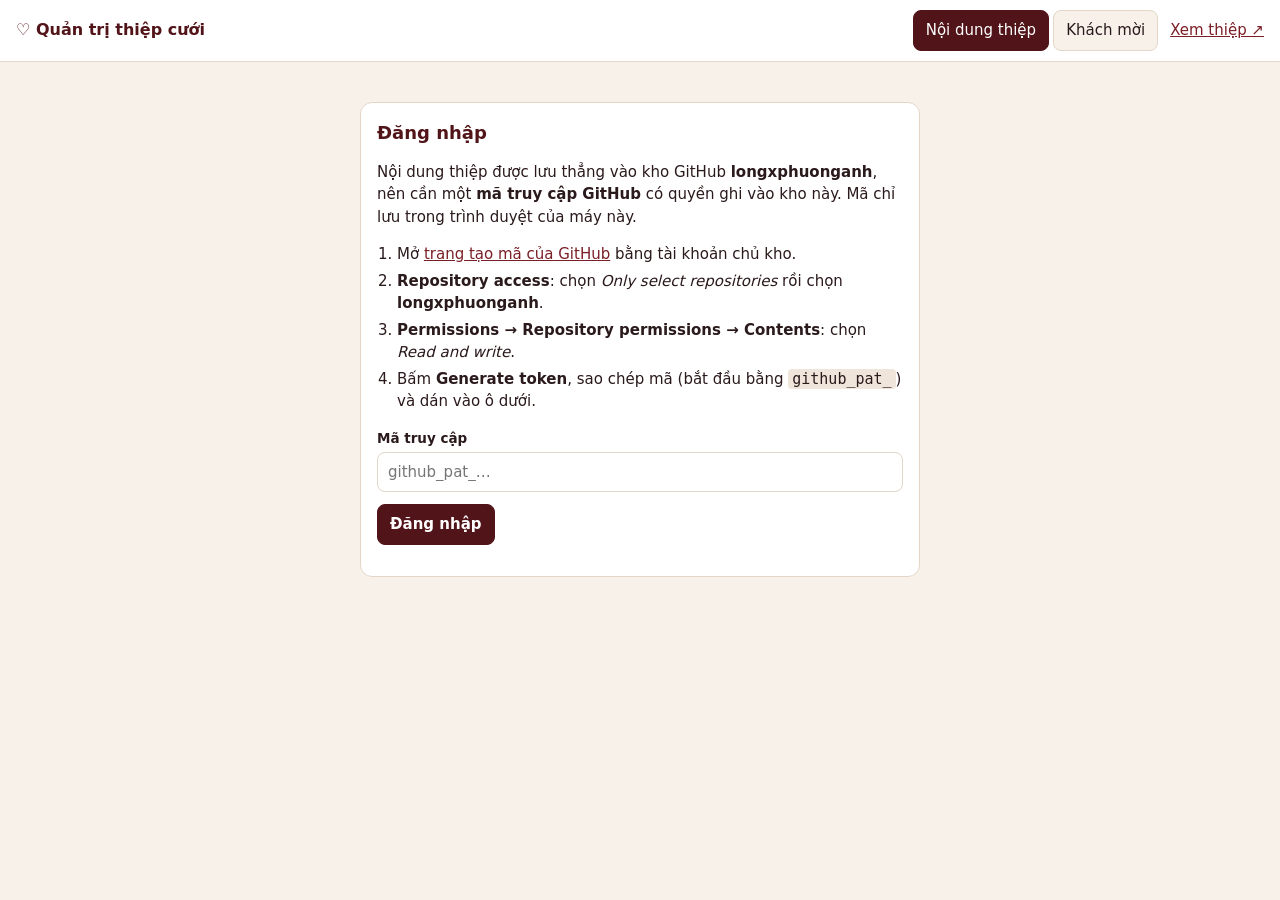
==== admin/index.html @ b24b3b78 "Trang quản trị: sửa nội dung thiệp, ảnh, nhạc và tạo link mời khách - Nội dung thiệp chuyển sang con" ====
<!doctype html>
<html lang="vi">
<head>
  <meta charset="utf-8">
  <meta name="viewport" content="width=device-width, initial-scale=1">
  <meta name="robots" content="noindex, nofollow">
  <title>Quản trị thiệp cưới</title>
  <link rel="icon" href="data:image/svg+xml,%3Csvg xmlns=%27http://www.w3.org/2000/svg%27 viewBox=%270 0 24 24%27%3E%3Cpath fill=%27%23511419%27 d=%27M12 21.35l-1.45-1.32C5.4 15.36 2 12.28 2 8.5 2 5.42 4.42 3 7.5 3c1.74 0 3.41.81 4.5 2.09C13.09 3.81 14.76 3 16.5 3 19.58 3 22 5.42 22 8.5c0 3.78-3.4 6.86-8.55 11.54L12 21.35z%27/%3E%3C/svg%3E">
  <link rel="stylesheet" href="admin.css">
</head>
<body>
  <header class="top">
    <h1>♡ Quản trị thiệp cưới</h1>
    <nav class="tabs" role="tablist">
      <button type="button" role="tab" data-tab="content" aria-selected="true">Nội dung thiệp</button>
      <button type="button" role="tab" data-tab="guests" aria-selected="false">Khách mời</button>
    </nav>
    <a id="site-link" target="_blank" rel="noopener">Xem thiệp ↗</a>
    <button type="button" id="logout" class="link" hidden>Đăng xuất</button>
  </header>

  <section class="tab" id="tab-content">
    <form id="login" class="card login" hidden>
      <h2>Đăng nhập</h2>
      <p>Nội dung thiệp được lưu thẳng vào kho GitHub <b>longxphuonganh</b>, nên cần một <b>mã truy cập GitHub</b> có quyền ghi vào kho này. Mã chỉ lưu trong trình duyệt của máy này.</p>
      <ol>
        <li>Mở <a href="https://github.com/settings/personal-access-tokens/new?name=Quan+tri+thiep+cuoi&amp;description=Sua+noi+dung+thiep+longxphuonganh&amp;target_name=huy-buidoanquang&amp;expires_in=90&amp;contents=write" target="_blank" rel="noopener">trang tạo mã của GitHub</a> bằng tài khoản chủ kho.</li>
        <li><b>Repository access</b>: chọn <i>Only select repositories</i> rồi chọn <b>longxphuonganh</b>.</li>
        <li><b>Permissions → Repository permissions → Contents</b>: chọn <i>Read and write</i>.</li>
        <li>Bấm <b>Generate token</b>, sao chép mã (bắt đầu bằng <code>github_pat_</code>) và dán vào ô dưới.</li>
      </ol>
      <label class="f"><span>Mã truy cập</span><input id="token" type="password" autocomplete="off" required placeholder="github_pat_…"></label>
      <button class="primary">Đăng nhập</button>
      <p class="err" id="login-err" role="alert"></p>
    </form>
    <p id="loading" class="note" hidden>Đang tải nội dung…</p>
    <div id="editor" class="editor" hidden>
      <form id="form" class="form" autocomplete="off"></form>
      <aside class="pv" aria-label="Xem trước thiệp">
        <div class="pv-bar">
          <b>Xem trước</b>
          <select id="pv-side" aria-label="Bản thiệp"><option value="trai">Nhà trai</option><option value="gai">Nhà gái</option></select>
          <button type="button" class="link" id="pv-close">Đóng</button>
        </div>
        <iframe id="pv-frame" title="Xem trước thiệp"></iframe>
      </aside>
    </div>
  </section>

  <section class="tab" id="tab-guests" hidden>
    <div class="card">
      <h2>Link chung</h2>
      <p class="note">Gửi vào nhóm chat, hoặc cho khách chưa có trong danh sách.</p>
      <div class="linkrow"><span>Nhà trai</span><input readonly id="link-trai" aria-label="Link nhà trai"><button type="button" data-copy="link-trai">Copy</button></div>
      <div class="linkrow"><span>Nhà gái</span><input readonly id="link-gai" aria-label="Link nhà gái"><button type="button" data-copy="link-gai">Copy</button></div>
    </div>

    <div class="card">
      <h2>Nhập danh sách khách</h2>
      <p class="note">Chọn file Excel (.xlsx) hoặc CSV, hoặc bôi đen các ô trong Excel / Google Sheets rồi dán vào ô bên dưới. Cột đầu là tên in trên thiệp (VD: <i>Anh Huy</i>, <i>Cô chú Tâm</i>). Có thêm cột <b>Bên</b> (Nhà trai / Nhà gái) và <b>Ghi chú</b> thì trang tự nhận.</p>
      <input type="file" id="g-file" accept=".xlsx,.xls,.csv,.txt" aria-label="File danh sách khách">
      <textarea id="g-paste" rows="4" placeholder="Hoặc dán danh sách vào đây, mỗi dòng một khách" aria-label="Dán danh sách khách"></textarea>
      <div class="row-inline">
        <label>Khách không ghi bên thì thuộc
          <select id="g-side"><option value="trai">Nhà trai</option><option value="gai">Nhà gái</option></select></label>
        <button type="button" class="primary" id="g-import">Thêm vào danh sách</button>
      </div>
      <p id="g-msg" class="note" role="status"></p>
    </div>

    <div class="card">
      <h2>Danh sách khách mời <small id="g-count"></small></h2>
      <form id="g-add" class="row-inline">
        <input name="gname" placeholder="Thêm một khách, VD: Anh Huy" maxlength="60" required aria-label="Tên khách">
        <select name="gside" aria-label="Bên"><option value="trai">Nhà trai</option><option value="gai">Nhà gái</option></select>
        <button>Thêm</button>
      </form>
      <div class="row-inline tools">
        <input type="search" id="g-q" placeholder="Tìm tên…" aria-label="Tìm khách">
        <select id="g-filter" aria-label="Lọc khách"><option value="">Tất cả</option><option value="trai">Nhà trai</option><option value="gai">Nhà gái</option><option value="todo">Chưa copy link</option></select>
        <button type="button" id="g-export">Tải file Excel (CSV)</button>
        <button type="button" class="danger" id="g-clear">Xoá tất cả</button>
      </div>
      <p class="note">Danh sách chỉ lưu trong trình duyệt này (kho GitHub của thiệp để công khai). Tải file để giữ bản sao hoặc chuyển sang máy khác.</p>
      <table class="gtable">
        <thead><tr><th>Khách</th><th>Bên</th><th>Link mời</th><th></th><th></th></tr></thead>
        <tbody id="g-body"></tbody>
      </table>
    </div>
  </section>

  <div class="bar" id="bar" hidden>
    <span id="status" role="status"></span>
    <button type="button" class="ghost" id="pv-open">Xem trước</button>
    <button type="button" class="primary" id="publish" disabled>Lưu &amp; cập nhật thiệp</button>
  </div>
  <div class="toast" id="toast" role="status" hidden></div>
  <datalist id="banks"></datalist>
  <script src="admin.js"></script>
</body>
</html>
---- admin/admin.css ----
:root {
  --red: #511419; --red2: #7a1f26; --cream: #f7f1ea; --line: #e3d6c8; --ink: #2b1a1c; --muted: #6f5b5d; --ok: #2f6b3a; --err: #a12a2a;
  color-scheme: light;
}
* { box-sizing: border-box; }
[hidden] { display: none !important; }
body { margin: 0; background: var(--cream); color: var(--ink); font: 15px/1.5 system-ui, -apple-system, "Segoe UI", Roboto, sans-serif; padding-bottom: 80px; }
a { color: var(--red2); }
h1, h2 { margin: 0; color: var(--red); }
h2 { font-size: 18px; margin-bottom: 8px; }
h2 small { font-weight: 400; color: var(--muted); font-size: 13px; }
code { background: #efe5da; padding: 1px 4px; border-radius: 4px; }
button, input, select, textarea { font: inherit; color: inherit; }
button { cursor: pointer; border: 1px solid var(--line); background: #fff; border-radius: 8px; padding: 8px 12px; min-height: 40px; }
button:hover { border-color: var(--red2); }
button:disabled { opacity: .5; cursor: default; }
button.primary { background: var(--red); border-color: var(--red); color: #fff; font-weight: 600; }
button.ghost { background: transparent; }
button.danger { color: var(--err); }
button.link { border: 0; background: none; padding: 4px 6px; min-height: 0; text-decoration: underline; color: var(--red2); }
input, select, textarea { width: 100%; border: 1px solid var(--line); border-radius: 8px; padding: 8px 10px; background: #fff; min-height: 40px; }
input:focus, select:focus, textarea:focus, button:focus-visible, summary:focus-visible { outline: 2px solid var(--red2); outline-offset: 1px; }
textarea { resize: vertical; }
.note { color: var(--muted); font-size: 13.5px; margin: 6px 0; }
.err { color: var(--err); }

.top { position: sticky; top: 0; z-index: 20; display: flex; flex-wrap: wrap; align-items: center; gap: 8px 12px; padding: 10px 16px; background: #fff; border-bottom: 1px solid var(--line); }
.top h1 { font-size: 16px; margin-right: auto; }
.tabs { display: flex; gap: 4px; order: 3; width: 100%; }
.tabs button { flex: 1; border-radius: 8px 8px 0 0; border-bottom: 0; background: var(--cream); }
.tabs button[aria-selected="true"] { background: var(--red); color: #fff; border-color: var(--red); }
@media (min-width: 720px) { .tabs { order: 0; width: auto; } .tabs button { flex: none; border-radius: 8px; border-bottom: 1px solid var(--line); } }

.tab { padding: 16px; max-width: 1400px; margin: 0 auto; }
.card { background: #fff; border: 1px solid var(--line); border-radius: 12px; padding: 16px; margin-bottom: 16px; }
.login { max-width: 560px; margin: 24px auto; }
.login ol { padding-left: 20px; }
.login li { margin-bottom: 4px; }

.f { display: block; margin-bottom: 12px; }
.f > span { display: block; font-size: 13.5px; font-weight: 600; margin-bottom: 4px; }
.form { min-width: 0; }
.sec { background: #fff; border: 1px solid var(--line); border-radius: 12px; margin-bottom: 12px; }
.sec > summary { cursor: pointer; padding: 14px 16px; font-weight: 700; color: var(--red); list-style-position: inside; }
.sec > summary small { font-weight: 400; color: var(--muted); }
.sec-body { padding: 0 16px 8px; display: grid; gap: 0 16px; grid-template-columns: 1fr; }
@media (min-width: 720px) { .sec-body { grid-template-columns: 1fr 1fr; } .sec-body > .wide { grid-column: 1 / -1; } }
fieldset { border: 1px dashed var(--line); border-radius: 10px; padding: 8px 12px 0; margin: 0 0 12px; }
legend { font-weight: 600; font-size: 13.5px; padding: 0 4px; }

.list { margin-bottom: 12px; }
.lh { font-size: 13.5px; font-weight: 600; margin-bottom: 6px; }
.list .row { display: flex; gap: 6px; align-items: center; margin-bottom: 6px; }
.list .row > input:not([type="color"]):not([type="time"]) { flex: 1; min-width: 0; }
.list .row > input[type="time"] { width: 130px; flex: none; }
.list .row > select { width: 120px; flex: none; }
.list .row > button { flex: none; width: 40px; padding: 0; }
.list .add { border-style: dashed; }
.colors .row { display: inline-flex; margin-right: 8px; }
.colors input[type="color"] { width: 48px; height: 40px; padding: 2px; }

.photos { display: grid; grid-template-columns: repeat(auto-fill, minmax(132px, 1fr)); gap: 10px; margin-bottom: 12px; }
.photo { display: flex; flex-direction: column; gap: 6px; }
.thumb { width: 100%; aspect-ratio: 2 / 3; object-fit: cover; border-radius: 8px; border: 1px solid var(--line); background: var(--cream); display: flex; align-items: center; justify-content: center; color: var(--muted); font-size: 13px; text-align: center; }
.photo .acts { display: flex; gap: 4px; }
.photo .acts > * { flex: 1; min-width: 0; padding: 4px; text-align: center; }
label.btn { display: inline-flex; align-items: center; justify-content: center; border: 1px solid var(--line); background: #fff; border-radius: 8px; padding: 8px 12px; min-height: 40px; cursor: pointer; font-size: 14px; }
label.btn:hover { border-color: var(--red2); }
label.btn:focus-within { outline: 2px solid var(--red2); }
label.btn input { position: absolute; width: 1px; height: 1px; opacity: 0; }
.hero-photo { max-width: 200px; }
audio { width: 100%; margin: 6px 0; }

.editor { display: grid; grid-template-columns: minmax(0, 1fr); gap: 16px; }
.pv { display: none; }
.pv-bar { display: flex; align-items: center; gap: 8px; padding: 8px 10px; background: #fff; border-bottom: 1px solid var(--line); }
.pv-bar select { width: auto; margin-left: auto; }
.pv iframe { width: 100%; flex: 1; border: 0; background: #fff; }
body.show-pv .pv { display: flex; flex-direction: column; position: fixed; inset: 0; z-index: 40; background: #fff; }
@media (min-width: 1100px) {
  .editor { grid-template-columns: minmax(0, 1fr) 400px; }
  .pv, body.show-pv .pv { display: flex; flex-direction: column; position: sticky; inset: auto; top: 72px; height: calc(100vh - 160px); border: 1px solid var(--line); border-radius: 12px; overflow: hidden; }
  #pv-close, #pv-open { display: none; }
}

.bar { position: fixed; left: 0; right: 0; bottom: 0; z-index: 30; display: flex; align-items: center; gap: 8px; padding: 10px 16px; background: #fff; border-top: 1px solid var(--line); box-shadow: 0 -4px 16px rgba(0, 0, 0, .06); }
#status { flex: 1 1 160px; font-size: 14px; color: var(--muted); }
#status.err { color: var(--err); }
#status.ok { color: var(--ok); }
@media (max-width: 719px) { .bar { flex-wrap: wrap; } #status { flex-basis: 100%; } .bar button { flex: 1; } body { padding-bottom: 130px; } }
.toast { position: fixed; left: 50%; bottom: 84px; translate: -50% 0; z-index: 50; background: var(--ink); color: #fff; padding: 10px 16px; border-radius: 10px; font-size: 14px; max-width: calc(100vw - 32px); }

.linkrow { display: flex; align-items: center; gap: 8px; margin-bottom: 8px; }
.linkrow > span { width: 64px; flex: none; font-weight: 600; font-size: 14px; }
.linkrow input { flex: 1; min-width: 0; }
.row-inline { display: flex; flex-wrap: wrap; gap: 8px; align-items: center; margin: 8px 0; }
.row-inline > input { flex: 1 1 200px; width: auto; }
.row-inline > select, .row-inline label select { width: auto; }
.row-inline label { display: flex; align-items: center; gap: 8px; flex-wrap: wrap; }
#g-paste { margin-top: 8px; }

.gtable { width: 100%; border-collapse: collapse; font-size: 14px; }
.gtable th { text-align: left; font-size: 13px; color: var(--muted); font-weight: 600; padding: 6px; border-bottom: 1px solid var(--line); }
.gtable td { padding: 6px; border-bottom: 1px solid #f0e6dc; vertical-align: middle; }
.gtable tr.sent td:first-child b::after { content: " ✓"; color: var(--ok); }
.g-name small { display: block; color: var(--muted); }
.g-link { max-width: 320px; overflow: hidden; text-overflow: ellipsis; white-space: nowrap; }
.g-link a { color: var(--muted); }
.gtable select { width: auto; min-height: 36px; padding: 4px 6px; }
.gtable button { min-height: 36px; padding: 4px 10px; white-space: nowrap; }
.gtable .empty { text-align: center; color: var(--muted); padding: 16px; }
@media (max-width: 719px) {
  .gtable thead { display: none; }
  .gtable tr { display: grid; grid-template-columns: 1fr auto auto; gap: 4px 8px; padding: 8px 0; border-bottom: 1px solid #f0e6dc; }
  .gtable td { border: 0; padding: 0; }
  .gtable td.g-name { grid-column: 1 / -1; }
  .gtable td.g-link { grid-column: 1 / -1; max-width: none; font-size: 12.5px; }
  .gtable td:nth-child(2) { grid-row: 3; }
  .gtable .empty { grid-column: 1 / -1; }
}
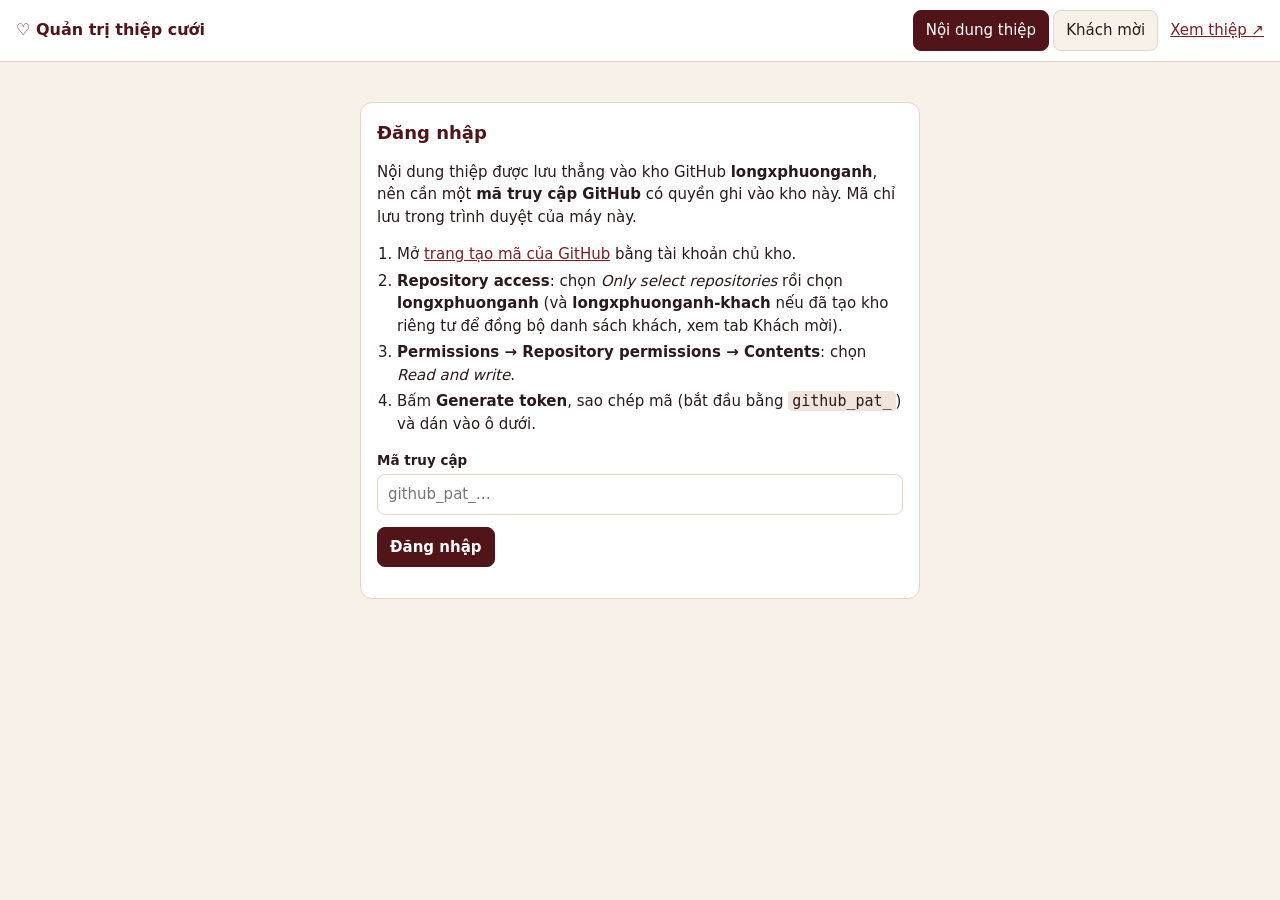
==== commit 92cdf1c7: "Thẻ xem trước link đầy đủ (OGP), gửi lời mời qua Zalo/Messenger, đồng bộ danh sách khách giữa các má" ====
--- a/admin/index.html
+++ b/admin/index.html
@@ -25,7 +25,7 @@
       <p>Nội dung thiệp được lưu thẳng vào kho GitHub <b>longxphuonganh</b>, nên cần một <b>mã truy cập GitHub</b> có quyền ghi vào kho này. Mã chỉ lưu trong trình duyệt của máy này.</p>
       <ol>
         <li>Mở <a href="https://github.com/settings/personal-access-tokens/new?name=Quan+tri+thiep+cuoi&amp;description=Sua+noi+dung+thiep+longxphuonganh&amp;target_name=huy-buidoanquang&amp;expires_in=90&amp;contents=write" target="_blank" rel="noopener">trang tạo mã của GitHub</a> bằng tài khoản chủ kho.</li>
-        <li><b>Repository access</b>: chọn <i>Only select repositories</i> rồi chọn <b>longxphuonganh</b>.</li>
+        <li><b>Repository access</b>: chọn <i>Only select repositories</i> rồi chọn <b>longxphuonganh</b> (và <b>longxphuonganh-khach</b> nếu đã tạo kho riêng tư để đồng bộ danh sách khách, xem tab Khách mời).</li>
         <li><b>Permissions → Repository permissions → Contents</b>: chọn <i>Read and write</i>.</li>
         <li>Bấm <b>Generate token</b>, sao chép mã (bắt đầu bằng <code>github_pat_</code>) và dán vào ô dưới.</li>
       </ol>
@@ -50,9 +50,9 @@
   <section class="tab" id="tab-guests" hidden>
     <div class="card">
       <h2>Link chung</h2>
-      <p class="note">Gửi vào nhóm chat, hoặc cho khách chưa có trong danh sách.</p>
-      <div class="linkrow"><span>Nhà trai</span><input readonly id="link-trai" aria-label="Link nhà trai"><button type="button" data-copy="link-trai">Copy</button></div>
-      <div class="linkrow"><span>Nhà gái</span><input readonly id="link-gai" aria-label="Link nhà gái"><button type="button" data-copy="link-gai">Copy</button></div>
+      <p class="note">Gửi vào nhóm chat, hoặc cho khách chưa có trong danh sách. Trên điện thoại, nút Zalo / Messenger mở bảng chia sẻ của máy; trên máy tính, lời mời được copy sẵn và Zalo / Messenger bản web mở ra để dán.</p>
+      <div class="linkrow"><span>Nhà trai</span><input readonly id="link-trai" aria-label="Link nhà trai"><button type="button" data-send="zalo" data-of="link-trai">Zalo</button><button type="button" data-send="messenger" data-of="link-trai">Messenger</button><button type="button" data-copy="link-trai">Copy</button></div>
+      <div class="linkrow"><span>Nhà gái</span><input readonly id="link-gai" aria-label="Link nhà gái"><button type="button" data-send="zalo" data-of="link-gai">Zalo</button><button type="button" data-send="messenger" data-of="link-gai">Messenger</button><button type="button" data-copy="link-gai">Copy</button></div>
     </div>
 
     <div class="card">
@@ -77,13 +77,25 @@
       </form>
       <div class="row-inline tools">
         <input type="search" id="g-q" placeholder="Tìm tên…" aria-label="Tìm khách">
-        <select id="g-filter" aria-label="Lọc khách"><option value="">Tất cả</option><option value="trai">Nhà trai</option><option value="gai">Nhà gái</option><option value="todo">Chưa copy link</option></select>
+        <select id="g-filter" aria-label="Lọc khách"><option value="">Tất cả</option><option value="trai">Nhà trai</option><option value="gai">Nhà gái</option><option value="todo">Chưa gửi</option></select>
         <button type="button" id="g-export">Tải file Excel (CSV)</button>
         <button type="button" class="danger" id="g-clear">Xoá tất cả</button>
       </div>
-      <p class="note">Danh sách chỉ lưu trong trình duyệt này (kho GitHub của thiệp để công khai). Tải file để giữ bản sao hoặc chuyển sang máy khác.</p>
+      <p id="g-sync" class="note" role="status"></p>
+      <div id="g-setup" class="setup" hidden>
+        <b>Đồng bộ danh sách giữa các máy</b> (làm một lần). Tên khách được lưu trong một kho GitHub riêng tư, chỉ tài khoản của bạn xem được:
+        <ol>
+          <li><a href="https://github.com/new?name=longxphuonganh-khach&amp;visibility=private&amp;description=Danh+s%C3%A1ch+kh%C3%A1ch+m%E1%BB%9Di+(ri%C3%AAng+t%C6%B0)" target="_blank" rel="noopener">Tạo kho mới</a> tên <b>longxphuonganh-khach</b>, chọn <b>Private</b>, bấm <i>Create repository</i>.</li>
+          <li>Mở <a href="https://github.com/settings/personal-access-tokens" target="_blank" rel="noopener">danh sách mã truy cập</a>, bấm vào mã đang dùng → <i>Edit</i> → <b>Repository access</b>: chọn thêm <b>longxphuonganh-khach</b> → <i>Update</i>.</li>
+        </ol>
+        <button type="button" id="g-retry">Kiểm tra lại</button>
+      </div>
+      <div id="g-public" class="setup" hidden>
+        Kho <b>longxphuonganh-khach</b> đang để công khai nên chưa đồng bộ (ai cũng xem được tên khách). Mở <a href="https://github.com/huy-buidoanquang/longxphuonganh-khach/settings" target="_blank" rel="noopener">cài đặt của kho</a> → <i>Danger Zone</i> → <i>Change visibility</i> → <b>Make private</b>.
+        <button type="button" id="g-retry2">Kiểm tra lại</button>
+      </div>
       <table class="gtable">
-        <thead><tr><th>Khách</th><th>Bên</th><th>Link mời</th><th></th><th></th></tr></thead>
+        <thead><tr><th>Khách</th><th>Bên</th><th>Link mời</th><th>Gửi lời mời</th><th></th></tr></thead>
         <tbody id="g-body"></tbody>
       </table>
     </div>
--- a/admin/admin.css
+++ b/admin/admin.css
@@ -90,9 +90,12 @@
 @media (max-width: 719px) { .bar { flex-wrap: wrap; } #status { flex-basis: 100%; } .bar button { flex: 1; } body { padding-bottom: 130px; } }
 .toast { position: fixed; left: 50%; bottom: 84px; translate: -50% 0; z-index: 50; background: var(--ink); color: #fff; padding: 10px 16px; border-radius: 10px; font-size: 14px; max-width: calc(100vw - 32px); }
 
-.linkrow { display: flex; align-items: center; gap: 8px; margin-bottom: 8px; }
+.linkrow { display: flex; flex-wrap: wrap; align-items: center; gap: 8px; margin-bottom: 8px; }
 .linkrow > span { width: 64px; flex: none; font-weight: 600; font-size: 14px; }
-.linkrow input { flex: 1; min-width: 0; }
+.linkrow input { flex: 1 1 200px; min-width: 0; width: auto; }
+.setup { background: var(--cream); border: 1px dashed var(--line); border-radius: 10px; padding: 10px 14px; margin: 8px 0; font-size: 14px; }
+.setup ol { padding-left: 20px; margin: 6px 0 10px; }
+.note.ok { color: var(--ok); }
 .row-inline { display: flex; flex-wrap: wrap; gap: 8px; align-items: center; margin: 8px 0; }
 .row-inline > input { flex: 1 1 200px; width: auto; }
 .row-inline > select, .row-inline label select { width: auto; }
@@ -108,6 +111,7 @@
 .g-link a { color: var(--muted); }
 .gtable select { width: auto; min-height: 36px; padding: 4px 6px; }
 .gtable button { min-height: 36px; padding: 4px 10px; white-space: nowrap; }
+.g-send button + button { margin-left: 4px; }
 .gtable .empty { text-align: center; color: var(--muted); padding: 16px; }
 @media (max-width: 719px) {
   .gtable thead { display: none; }
@@ -116,5 +120,8 @@
   .gtable td.g-name { grid-column: 1 / -1; }
   .gtable td.g-link { grid-column: 1 / -1; max-width: none; font-size: 12.5px; }
   .gtable td:nth-child(2) { grid-row: 3; }
+  .gtable td.g-del { grid-row: 3; grid-column: 3; }
+  .gtable td.g-send { grid-column: 1 / -1; grid-row: 4; display: flex; gap: 6px; }
+  .gtable td.g-send button { flex: 1; margin: 0; }
   .gtable .empty { grid-column: 1 / -1; }
 }
